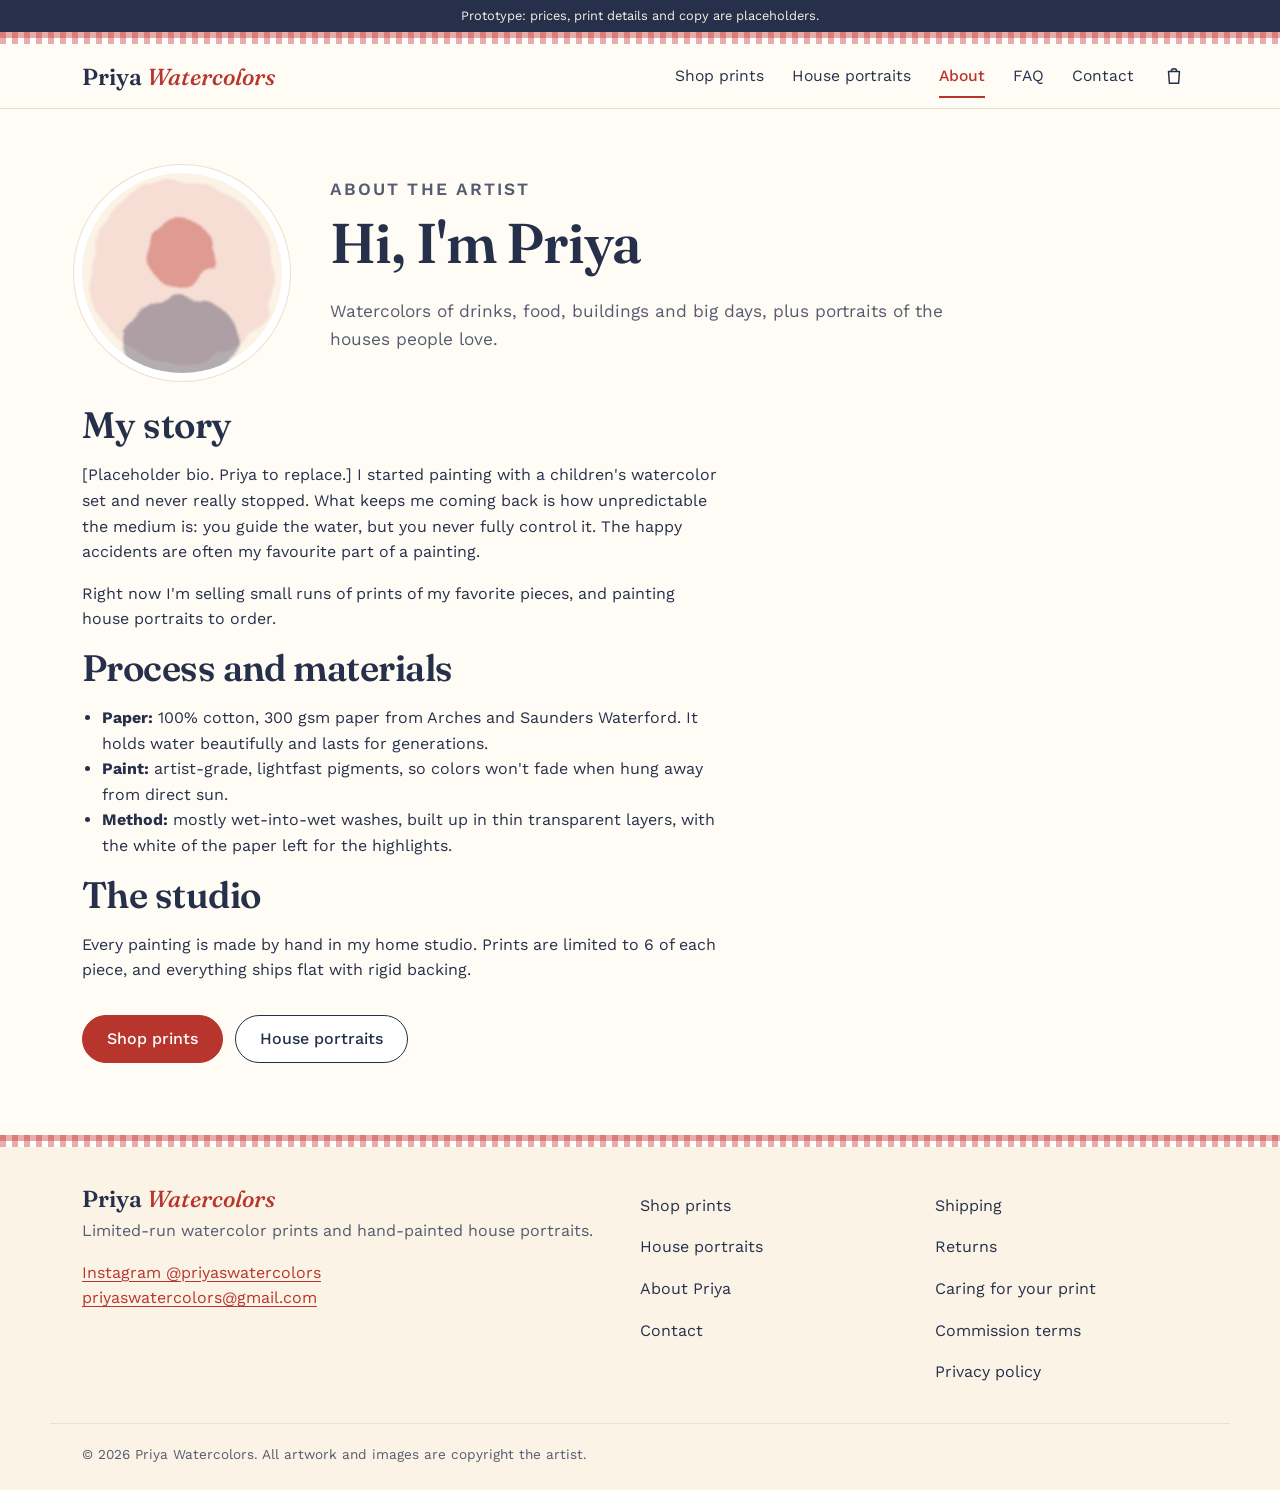
==== about.html @ c429aa13 "Priya Watercolors site: prints shop prototype and house-portrait form House-portrait requests are em" ====
<!doctype html>
<html lang="en">
<head>
  <meta charset="utf-8">
  <meta name="viewport" content="width=device-width, initial-scale=1">
  <title>About Priya | Priya Watercolors</title>
  <meta name="description" content="Meet Priya, the watercolor artist behind Priya Watercolors, and learn about her materials and process.">
  <meta property="og:title" content="About Priya | Priya Watercolors">
  <meta property="og:description" content="Meet Priya, the watercolor artist behind Priya Watercolors, and learn about her materials and process.">
  <meta property="og:type" content="website">
  <link rel="preconnect" href="https://fonts.googleapis.com">
  <link rel="preconnect" href="https://fonts.gstatic.com" crossorigin>
  <link href="https://fonts.googleapis.com/css2?family=Fraunces:ital,opsz,wght@0,9..144,500;0,9..144,600;1,9..144,500&family=Work+Sans:wght@400;500;600&display=swap" rel="stylesheet">
  <link rel="stylesheet" href="css/styles.css">
</head>
<body data-page="about">
  <a class="skip" href="#main">Skip to content</a>
  <header class="site-header" data-site-header></header>
  <main id="main">
    <div class="wrap">
      <div class="page-head intro">
        <div class="portrait" data-portrait></div>
        <div>
          <p class="eyebrow">About the artist</p>
          <h1>Hi, I'm Priya</h1>
          <p>Watercolors of drinks, food, buildings and big days, plus portraits of the houses people love.</p>
        </div>
      </div>

      <div class="prose">
        <h2>My story</h2>
        <p>[Placeholder bio. Priya to replace.] I started painting with a children's watercolor set and never really stopped. What keeps me coming back is how unpredictable the medium is: you guide the water, but you never fully control it. The happy accidents are often my favourite part of a painting.</p>
        <p>Right now I'm selling small runs of prints of my favorite pieces, and painting house portraits to order.</p>

        <h2>Process and materials</h2>
        <ul>
          <li><strong>Paper:</strong> 100% cotton, 300 gsm paper from Arches and Saunders Waterford. It holds water beautifully and lasts for generations.</li>
          <li><strong>Paint:</strong> artist-grade, lightfast pigments, so colors won't fade when hung away from direct sun.</li>
          <li><strong>Method:</strong> mostly wet-into-wet washes, built up in thin transparent layers, with the white of the paper left for the highlights.</li>
        </ul>

        <h2>The studio</h2>
        <p>Every painting is made by hand in my home studio. Prints are limited to 6 of each piece, and everything ships flat with rigid backing.</p>

        <div class="actions" style="margin-top:32px">
          <a class="btn" href="shop.html">Shop prints</a>
          <a class="btn btn-ghost" href="commissions.html">House portraits</a>
        </div>
      </div>
    </div>
  </main>
  <footer class="site-footer" data-site-footer></footer>
  <script src="js/data.js"></script>
  <script src="js/app.js"></script>
</body>
</html>
---- css/styles.css ----
/* Priya Watercolors prototype styles. Mobile first; tested down to 375px.
 * Gingham look: change --gingham (the check color) to swap red for blue, green, etc. */

:root {
  --paper: #fffcf6;
  --paper-2: #fbf3e6;
  --mat: #ffffff;
  --ink: #26304a;
  --muted: #555c70;
  --line: #ecdfd0;
  --accent: #b8352d;
  --accent-dark: #93271f;
  --rose: #b8352d;
  --ok: #2f6b4f;
  --gingham: rgba(200, 58, 52, 0.42);
  --gingham-soft: rgba(200, 58, 52, 0.11);
  --check: 24px;
  --error: #a3302e;
  --error-bg: #fbeeed;
  --radius: 10px;
  --shadow-art: 0 1px 2px rgba(38, 48, 74, 0.08), 0 6px 18px rgba(38, 48, 74, 0.12);
  --display: "Fraunces", Georgia, "Times New Roman", serif;
  --body: "Work Sans", system-ui, -apple-system, "Segoe UI", sans-serif;
  --max: 1180px;
  --gutter: 16px;
}

@media (min-width: 700px) {
  :root { --gutter: 32px; }
}

*, *::before, *::after { box-sizing: border-box; }
html { -webkit-text-size-adjust: 100%; scroll-padding-top: 90px; }
body {
  margin: 0;
  background: var(--paper);
  color: var(--ink);
  font: 400 1rem/1.6 var(--body);
  -webkit-font-smoothing: antialiased;
}
img, svg { display: block; max-width: 100%; }
a { color: var(--accent); text-underline-offset: 3px; }
a:hover { color: var(--accent-dark); }
:focus-visible { outline: 3px solid var(--accent); outline-offset: 3px; border-radius: 3px; }

h1, h2, h3 {
  font-family: var(--display);
  font-weight: 600;
  line-height: 1.1;
  letter-spacing: -0.015em;
  margin: 0 0 0.45em;
}
h1 { font-size: clamp(2.2rem, 6.5vw, 3.5rem); }
h2 { font-size: clamp(1.7rem, 4.5vw, 2.3rem); }
h3 { font-size: 1.3rem; }

/* Gingham */
.gingham, .gingham-soft {
  background-color: #fff;
  background-image:
    linear-gradient(90deg, var(--g) 50%, transparent 50%),
    linear-gradient(var(--g) 50%, transparent 50%);
  background-size: var(--check) var(--check);
}
.gingham { --g: var(--gingham); }
.gingham-soft { --g: var(--gingham-soft); --check: 20px; }
.gingham-band { height: 12px; --check: 12px; }
.card-edge { position: relative; overflow: hidden; }
.card-edge::before {
  content: ""; position: absolute; left: 0; right: 0; top: 0; height: 10px;
  --g: var(--gingham); --check: 10px;
  background-color: #fff;
  background-image:
    linear-gradient(90deg, var(--g) 50%, transparent 50%),
    linear-gradient(var(--g) 50%, transparent 50%);
  background-size: var(--check) var(--check);
}
p { margin: 0 0 1em; }
ul, ol { margin: 0; padding: 0; }

.wrap { max-width: var(--max); margin: 0 auto; padding: 0 var(--gutter); }
.narrow { max-width: 720px; }
.muted { color: var(--muted); }
.fine { font-size: 0.875rem; }
.center { text-align: center; }
.lead { font-size: 1.15rem; }
.eyebrow {
  font-size: 0.8rem;
  font-weight: 600;
  letter-spacing: 0.12em;
  text-transform: uppercase;
  color: var(--muted);
  margin-bottom: 0.5rem;
}
.sr-only {
  position: absolute !important;
  width: 1px; height: 1px;
  padding: 0; margin: -1px;
  overflow: hidden; clip: rect(0 0 0 0);
  white-space: nowrap; border: 0;
}
.skip {
  position: absolute; left: -9999px; top: 8px;
  background: #fff; color: var(--ink);
  padding: 10px 14px; border-radius: 6px; z-index: 100;
}
.skip:focus { left: 8px; }

/* Buttons */
.btn {
  display: inline-flex; align-items: center; justify-content: center;
  min-height: 48px; padding: 0 24px;
  border: 1.5px solid var(--accent); border-radius: 999px;
  background: var(--accent); color: #fff;
  font: 500 1rem var(--body); text-decoration: none;
  cursor: pointer;
  transition: background 0.15s, border-color 0.15s;
}
.btn:hover { background: var(--accent-dark); border-color: var(--accent-dark); color: #fff; }
.btn-ghost { background: #fff; color: var(--ink); border-color: var(--ink); }
.btn-ghost:hover { background: var(--paper-2); color: var(--ink); border-color: var(--ink); }
.btn-block { display: flex; width: 100%; }
.btn-link {
  background: none; border: 0; padding: 8px 0; min-height: 44px;
  color: var(--accent); font: inherit; text-decoration: underline; text-underline-offset: 3px;
  cursor: pointer;
}
.actions { display: flex; flex-wrap: wrap; gap: 12px; }

/* Header */
.proto-bar {
  background: var(--ink); color: #f6efe4;
  font-size: 0.8rem; text-align: center;
  padding: 6px var(--gutter);
}
.site-header {
  position: sticky; top: 0; z-index: 20;
  background: rgba(255, 252, 246, 0.97);
  backdrop-filter: blur(6px);
  border-bottom: 1px solid var(--line);
}
.header-inner {
  display: flex; align-items: center; gap: 8px;
  min-height: 64px;
}
.wordmark {
  font-family: var(--display); font-size: 1.45rem; font-weight: 600;
  color: var(--ink); text-decoration: none; line-height: 1;
  margin-right: auto;
}
.wordmark span { font-style: italic; font-weight: 500; color: var(--accent); }
.wordmark:hover { color: var(--ink); }

.site-nav { order: 3; }
.nav-toggle {
  width: 48px; height: 48px;
  display: grid; place-items: center;
  background: none; border: 0; cursor: pointer; color: var(--ink);
}
.nav-toggle-bars, .nav-toggle-bars::before, .nav-toggle-bars::after {
  display: block; width: 22px; height: 2px; background: currentColor; border-radius: 2px;
  position: relative; transition: transform 0.2s, opacity 0.2s;
}
.nav-toggle-bars::before, .nav-toggle-bars::after { content: ""; position: absolute; left: 0; }
.nav-toggle-bars::before { top: -7px; }
.nav-toggle-bars::after { top: 7px; }
.nav-open .nav-toggle-bars { background: transparent; }
.nav-open .nav-toggle-bars::before { transform: translateY(7px) rotate(45deg); }
.nav-open .nav-toggle-bars::after { transform: translateY(-7px) rotate(-45deg); }

.nav-list {
  display: none;
  list-style: none;
  position: absolute; left: 0; right: 0; top: 100%;
  background: var(--paper);
  border-bottom: 1px solid var(--line);
  padding: 8px var(--gutter) 16px;
}
.nav-open .nav-list { display: block; }
.nav-list a {
  display: block; padding: 12px 0;
  font-size: 1.1rem; color: var(--ink); text-decoration: none;
  border-bottom: 1px solid var(--line);
}
.nav-list li:last-child a { border-bottom: 0; }
.nav-list a[aria-current="page"] { color: var(--accent); font-weight: 600; }
.nav-list { z-index: 5; }

.cart-link {
  order: 2; position: relative;
  width: 48px; height: 48px; display: grid; place-items: center;
  color: var(--ink);
}
.cart-count {
  position: absolute; top: 6px; right: 4px;
  min-width: 18px; height: 18px; padding: 0 5px;
  border-radius: 999px; background: var(--rose); color: #fff;
  font-size: 0.72rem; font-weight: 600; line-height: 18px; text-align: center;
}
.cart-count[hidden] { display: none; }

@media (min-width: 860px) {
  .site-nav { order: 1; margin-right: 8px; }
  .nav-toggle { display: none; }
  .nav-list {
    display: flex; gap: 28px;
    position: static; padding: 0; border: 0; background: none;
  }
  .nav-list a { padding: 8px 0; font-size: 0.98rem; border: 0; border-bottom: 2px solid transparent; }
  .nav-list a:hover { border-bottom-color: var(--line); }
  .nav-list a[aria-current="page"] { border-bottom-color: var(--accent); font-weight: 500; }
}

/* Sections */
main { display: block; }
.section { padding: 56px 0; }
.section-tight { padding: 40px 0 0; }
.section-alt { background-color: var(--paper-2); }
.panel { background: var(--paper); border-radius: 16px; padding: 28px 22px; box-shadow: 0 2px 0 var(--line); }
@media (min-width: 700px) { .panel { padding: 36px; } }
.section-head { display: flex; align-items: baseline; justify-content: space-between; gap: 16px; flex-wrap: wrap; margin-bottom: 24px; }
.section-head h2 { margin: 0; }
.page-head { padding: 40px 0 24px; }
.page-head p { max-width: 60ch; color: var(--muted); font-size: 1.08rem; }
@media (min-width: 700px) {
  .section { padding: 88px 0; }
  .page-head { padding: 64px 0 32px; }
}

/* Mats and artwork */
.mat {
  position: relative;
  aspect-ratio: 4 / 5;
  background: var(--mat);
  border: 1px solid var(--line);
  border-radius: 10px;
  overflow: hidden;
}
.mat-inner {
  position: absolute; inset: 11%;
  display: flex; align-items: center; justify-content: center;
}
.mat-inner img {
  max-width: 100%; max-height: 100%;
  width: auto; height: auto;
  box-shadow: var(--shadow-art);
}
.mat-small { aspect-ratio: 1; }
.mat-small .mat-inner { inset: 12%; }

.badge {
  position: absolute; top: 10px; left: 10px;
  padding: 3px 10px; border-radius: 999px;
  font-size: 0.75rem; font-weight: 600; letter-spacing: 0.04em; text-transform: uppercase;
}
.badge-sold { background: var(--ink); color: #fff; }
.badge-low { background: var(--accent); color: #fff; }
.badge-inline { position: static; display: inline-block; font-size: 0.8rem; vertical-align: middle; }
.sold-text { color: var(--rose); font-weight: 600; }

/* Gallery grid and cards */
.grid {
  list-style: none;
  display: grid; gap: 28px 16px;
  grid-template-columns: repeat(2, minmax(0, 1fr));
}
@media (min-width: 700px) { .grid { grid-template-columns: repeat(3, minmax(0, 1fr)); gap: 40px 28px; } }
@media (min-width: 1000px) { .grid-4 { grid-template-columns: repeat(4, minmax(0, 1fr)); } }
.empty-inline { grid-column: 1 / -1; color: var(--muted); padding: 24px 0; }

.card { display: block; color: inherit; text-decoration: none; }
.card .mat img { transition: transform 0.3s ease; }
.card:hover .mat img { transform: scale(1.02); }
.card-body { padding-top: 12px; }
.card-title { font-family: var(--display); font-size: 1.2rem; font-weight: 600; line-height: 1.2; margin: 0 0 2px; }
.card-meta { font-size: 0.9rem; color: var(--muted); margin: 0; }
.card:hover .card-title { color: var(--accent); }

/* Home */
.hero { padding: 28px 0 40px; }
.hero-card { background: var(--paper); border-radius: 18px; padding: 28px 22px; box-shadow: 0 10px 30px rgba(38, 48, 74, 0.12); }
.hero-card p { color: var(--muted); }
.hero .mat-hero { border: 0; box-shadow: 0 10px 30px rgba(38, 48, 74, 0.16); }
.hero-caption { background: var(--paper); display: inline-block !important; padding: 2px 10px; border-radius: 999px; }
.hero-grid { display: grid; gap: 32px; align-items: center; }
.hero h1 { max-width: 13ch; }
.hero-card > p:not(.eyebrow) { font-size: 1.08rem; max-width: 42ch; }
.hero-art { display: block; text-decoration: none; color: var(--muted); }
.mat-hero { aspect-ratio: 5 / 6; }
.mat-hero .mat-inner { inset: 9%; }
.hero-caption { display: block; margin-top: 10px; font-size: 0.875rem; font-style: italic; }
@media (min-width: 860px) {
  .hero { padding: 64px 0 72px; }
  .hero-card { padding: 44px; }
  .hero-grid { grid-template-columns: 1fr 1.05fr; gap: 64px; }
}

.split { display: grid; gap: 32px; align-items: center; }
@media (min-width: 860px) { .split { grid-template-columns: 1fr 1fr; gap: 64px; } }
.pair { display: grid; grid-template-columns: 1fr 1fr; gap: 16px; }

.intro { display: grid; gap: 24px; align-items: center; }
.portrait { width: 160px; height: 160px; border-radius: 50%; overflow: hidden; background: var(--paper-2); box-shadow: 0 0 0 8px #fff, 0 0 0 9px var(--line); }
.portrait svg { width: 100%; height: 100%; }
@media (min-width: 700px) { .intro { grid-template-columns: 200px 1fr; gap: 48px; } .portrait { width: 200px; height: 200px; } }

/* Shop controls */
.controls {
  display: flex; flex-wrap: wrap; gap: 12px 20px; align-items: end;
  padding: 16px 0; margin-bottom: 24px;
  border-top: 1px solid var(--line); border-bottom: 1px solid var(--line);
}
.control { display: grid; gap: 4px; }
.control label { font-size: 0.8rem; font-weight: 600; color: var(--muted); }
.results { margin-left: auto; font-size: 0.9rem; color: var(--muted); align-self: center; }

select, input[type="text"], input[type="email"], input[type="tel"], input[type="date"], textarea {
  font: inherit; color: var(--ink);
  background: #fff;
  border: 1.5px solid #cfc6b7; border-radius: 8px;
  min-height: 48px; padding: 10px 12px;
  width: 100%;
}
select {
  appearance: none;
  padding-right: 40px;
  background-image: url("data:image/svg+xml,%3Csvg xmlns='http://www.w3.org/2000/svg' width='12' height='8'%3E%3Cpath d='M1 1l5 5 5-5' fill='none' stroke='%232b2a33' stroke-width='1.6'/%3E%3C/svg%3E");
  background-repeat: no-repeat; background-position: right 14px center;
}
.controls select { width: auto; min-width: 150px; }
textarea { min-height: 140px; resize: vertical; line-height: 1.5; }
input:focus, select:focus, textarea:focus { outline: none; border-color: var(--accent); box-shadow: 0 0 0 3px rgba(184, 53, 45, 0.2); }

/* Painting detail */
.crumbs { font-size: 0.875rem; color: var(--muted); padding: 20px 0; }
.crumbs a { color: var(--muted); }
.detail { display: grid; gap: 32px; }
@media (min-width: 900px) {
  .detail { grid-template-columns: 1.2fr 1fr; gap: 64px; align-items: start; }
  .detail-info { position: sticky; top: 100px; }
}
.stage { position: relative; }
.stage-zoom { display: block; width: 100%; padding: 0; border: 0; background: none; cursor: zoom-in; position: relative; border-radius: 4px; }
.mat-stage { aspect-ratio: 1; }
.mat-stage .mat-inner { inset: 8%; }
.zoom-hint {
  position: absolute; right: 12px; bottom: 12px;
  background: rgba(255, 255, 255, 0.9); color: var(--ink);
  font-size: 0.78rem; padding: 4px 10px; border-radius: 999px;
}
.thumbs { display: flex; gap: 10px; margin: 12px 0; }
.thumb {
  width: 72px; height: 72px; padding: 6px;
  background: var(--mat); border: 2px solid var(--line); border-radius: 8px;
  cursor: pointer; overflow: hidden;
  display: grid; place-items: center;
}
.thumb[aria-pressed="true"] { border-color: var(--accent); }
.thumb-img { display: grid; place-items: center; width: 100%; height: 100%; }
.thumb-img img { max-width: 100%; max-height: 100%; width: auto; height: auto; }
.thumb-room {
  width: 100%; height: 100%; border-radius: 3px;
  background:
    linear-gradient(#8f8579, #8f8579) 50% 82% / 70% 22% no-repeat,
    linear-gradient(#cdbfae, #cdbfae) 50% 100% / 100% 12% no-repeat,
    linear-gradient(#fcfaf5, #fcfaf5) 50% 28% / 30% 34% no-repeat,
    #e9e1d5;
}

.price { font-size: 1.5rem; margin-bottom: 4px; }
.buy-row { display: flex; gap: 12px; align-items: end; margin-bottom: 8px; }
.buy-row .btn { flex: 1; }
.qty { display: grid; gap: 4px; }
.qty label, .cart-qty label { font-size: 0.8rem; font-weight: 600; color: var(--muted); }
.qty select { width: 88px; }
.cart-qty { display: flex; align-items: center; gap: 10px; margin-top: 8px; }
.cart-qty select { width: 76px; min-height: 40px; padding-top: 6px; padding-bottom: 6px; }
.avail { display: flex; align-items: center; gap: 8px; font-size: 0.92rem; color: var(--ok); margin-bottom: 20px; }
.dot { width: 8px; height: 8px; border-radius: 50%; background: var(--ok); }
.story { margin-top: 24px; font-size: 1.05rem; }
.facts { margin: 24px 0; border-top: 1px solid var(--line); }
.facts > div { display: grid; grid-template-columns: 6.5rem 1fr; gap: 12px; padding: 12px 0; border-bottom: 1px solid var(--line); }
.facts dt { font-size: 0.85rem; font-weight: 600; color: var(--muted); }
.facts dd { margin: 0; }

/* Room mockup */
.room {
  position: relative; aspect-ratio: 1; border-radius: 4px; overflow: hidden;
  background: linear-gradient(180deg, #ebe4d9 0%, #e4dccf 100%);
}
.room-art { position: absolute; left: 50%; bottom: 39%; transform: translateX(-50%); }
.room-frame { background: #fcfaf5; padding: 6%; border: 4px solid #3b3631; box-shadow: 0 10px 24px rgba(0, 0, 0, 0.18); }
.room-frame img { width: 100%; height: auto; }
.room-sofa {
  position: absolute; left: 18%; right: 18%; bottom: 13%; height: 20%;
  background: #8f8579; border-radius: 14px 14px 6px 6px;
}
.room-sofa span {
  position: absolute; left: -4%; right: -4%; bottom: 0; height: 55%;
  background: #7d7368; border-radius: 12px;
}
.room-floor { position: absolute; left: 0; right: 0; bottom: 0; height: 13%; background: #c9b9a4; }

/* Lightbox and modal */
dialog { border: 0; padding: 0; color: var(--ink); }
dialog::backdrop { background: rgba(28, 27, 33, 0.82); }
.lightbox { background: transparent; max-width: 96vw; max-height: 94vh; overflow: visible; }
.lightbox-inner { position: relative; }
.lightbox-inner img { max-width: 96vw; max-height: 90vh; width: auto; height: auto; }
.watermark {
  position: absolute; right: 16px; bottom: 12px;
  font-family: var(--display); font-style: italic; font-size: 1.1rem;
  color: rgba(43, 42, 51, 0.28); pointer-events: none;
}
.lightbox-close {
  position: fixed; top: 12px; right: 12px;
  width: 48px; height: 48px; border-radius: 50%; border: 0;
  background: #fff; color: var(--ink); font-size: 1.8rem; line-height: 1; cursor: pointer;
}
.modal { width: min(520px, calc(100vw - 32px)); padding: 38px 28px 28px; border-radius: var(--radius); background: var(--paper); }
.modal h2 { font-size: 1.9rem; }
.modal-actions { display: grid; gap: 10px; margin-top: 20px; }

/* Cart */
.cart-layout { display: grid; gap: 32px; align-items: start; }
@media (min-width: 860px) { .cart-layout { grid-template-columns: 1.6fr 1fr; gap: 56px; } }
.cart-items { list-style: none; border-top: 1px solid var(--line); }
.cart-item {
  display: grid; grid-template-columns: 88px 1fr auto; gap: 16px; align-items: start;
  padding: 20px 0; border-bottom: 1px solid var(--line);
}
.cart-thumb { display: block; }
.cart-item-title { font-size: 1.35rem; margin: 0 0 2px; }
.cart-item-title a { color: var(--ink); text-decoration: none; }
.cart-item-body p { margin: 0; font-size: 0.9rem; }
.cart-item-price { font-weight: 600; margin: 0; }
.summary { background: #fff; border: 1px solid var(--line); border-radius: var(--radius); padding: 34px 24px 24px; }
.summary-title { font-size: 1.6rem; }
.summary dl { margin: 0 0 20px; }
.summary dl > div { display: flex; justify-content: space-between; align-items: center; gap: 16px; padding: 10px 0; border-bottom: 1px solid var(--line); }
.summary dd { margin: 0; text-align: right; }
.summary select { width: auto; min-width: 150px; }
.summary-total { font-weight: 600; font-size: 1.1rem; border-bottom: 0 !important; }

.notice {
  background: #fdf3e3; border: 1px solid #ecd3a8; border-radius: 8px;
  padding: 12px 16px; margin-bottom: 20px;
}
.empty { text-align: center; padding: 48px 0; }

.order-items { list-style: none; border-top: 1px solid var(--line); margin: 24px 0; }
.order-items li { display: flex; justify-content: space-between; gap: 16px; padding: 12px 0; border-bottom: 1px solid var(--line); }
.order-total { font-weight: 600; }

/* Commissions */
.booking {
  background: #fdf0ee; border-left: 4px solid var(--accent);
  border-radius: 0 8px 8px 0; padding: 14px 18px; margin: 0 0 8px;
}
.steps { list-style: none; counter-reset: step; display: grid; gap: 20px; }
@media (min-width: 700px) { .steps { grid-template-columns: repeat(5, 1fr); gap: 24px; } }
.steps li { counter-increment: step; }
.steps li::before {
  content: counter(step);
  display: grid; place-items: center;
  width: 40px; height: 40px; border-radius: 50%;
  background: var(--accent); color: #fff;
  font-family: var(--display); font-size: 1.2rem; font-weight: 600;
  margin-bottom: 10px; box-shadow: 0 0 0 4px #fff, 0 0 0 5px var(--line);
}
.steps h3 { font-size: 1.2rem; margin-bottom: 4px; }
.steps p { font-size: 0.95rem; color: var(--muted); margin: 0; }

.pricing { width: 100%; border-collapse: collapse; margin: 8px 0 12px; }
.pricing th, .pricing td { text-align: left; padding: 14px 8px; border-bottom: 1px solid var(--line); }
.pricing thead th { font-size: 0.8rem; text-transform: uppercase; letter-spacing: 0.08em; color: var(--muted); font-weight: 600; }
.pricing tbody th { font-weight: 600; }

.examples { list-style: none; display: grid; gap: 24px 16px; grid-template-columns: repeat(2, minmax(0, 1fr)); }
@media (min-width: 860px) { .examples { grid-template-columns: repeat(4, minmax(0, 1fr)); gap: 32px 24px; } }
.example .card-title { margin-top: 10px; font-size: 1.15rem; }

/* Forms */
.form-card { background: #fff; border: 1px solid var(--line); border-radius: var(--radius); padding: 34px 18px 24px; }
@media (min-width: 700px) { .form-card { padding: 50px 40px 40px; } }
.form-section { border: 0; padding: 0; margin: 0 0 32px; }
.form-section > legend, .form-section-title {
  font-family: var(--display); font-size: 1.45rem; font-weight: 600;
  padding: 0; margin-bottom: 16px;
}
.field { margin-bottom: 20px; }
.field > label, .field-label {
  display: block; font-weight: 500; margin-bottom: 6px;
}
.field fieldset { border: 0; padding: 0; margin: 0; min-width: 0; }
.field legend { font-weight: 500; padding: 0; margin-bottom: 8px; }
.opt { font-weight: 400; color: var(--muted); font-size: 0.9rem; }
.req { color: var(--rose); }
.hint { font-size: 0.875rem; color: var(--muted); margin: 4px 0 8px; }
.error { color: var(--error); font-size: 0.9rem; font-weight: 500; margin: 6px 0 0; }
.error:empty { display: none; }
.has-error input:not([type="radio"]):not([type="checkbox"]):not([type="file"]),
.has-error select, .has-error textarea { border-color: var(--error); }
.row-2 { display: grid; gap: 0 16px; }
@media (min-width: 700px) { .row-2 { grid-template-columns: 1fr 1fr; } }

.chips { display: flex; flex-wrap: wrap; gap: 8px; }
.chip { position: relative; }
.chip input { position: absolute; opacity: 0; inset: 0; margin: 0; cursor: pointer; }
.chip span {
  display: inline-flex; align-items: center; min-height: 44px; padding: 0 16px;
  border: 1.5px solid #cfc6b7; border-radius: 999px; background: #fff;
  font-size: 0.95rem; cursor: pointer;
}
.chip input:checked + span { background: var(--accent); border-color: var(--accent); color: #fff; }
.chip input:focus-visible + span { outline: 3px solid var(--accent); outline-offset: 2px; }
.has-error .chip span { border-color: var(--error); }

.check { display: flex; gap: 12px; align-items: flex-start; margin-bottom: 12px; cursor: pointer; }
.check input { width: 22px; height: 22px; margin: 2px 0 0; flex: none; accent-color: var(--accent); }

.counter { text-align: right; font-size: 0.82rem; color: var(--muted); margin-top: 4px; }

.dropzone {
  position: relative;
  border: 2px dashed #d9b9b0; border-radius: var(--radius);
  padding: 24px 16px; text-align: center; background: var(--paper);
}
.dropzone:focus-within { border-color: var(--accent); }
.has-error .dropzone { border-color: var(--error); }
.dropzone input { position: absolute; inset: 0; opacity: 0; cursor: pointer; width: 100%; }
.dropzone strong { color: var(--accent); }
.files { list-style: none; display: grid; gap: 8px; margin-top: 12px; }
.file {
  display: grid; grid-template-columns: 48px 1fr 44px; gap: 12px; align-items: center;
  background: var(--paper-2); border-radius: 8px; padding: 6px;
}
.file img, .file-fallback { width: 48px; height: 48px; object-fit: cover; border-radius: 4px; }
.file-fallback { display: grid; place-items: center; background: var(--mat); font-size: 0.7rem; font-weight: 600; color: var(--muted); }
.file-name { font-size: 0.9rem; overflow: hidden; text-overflow: ellipsis; white-space: nowrap; }
.file-remove { width: 44px; height: 44px; border: 0; background: none; font-size: 1.4rem; cursor: pointer; color: var(--muted); }

.hp { position: absolute; left: -9999px; width: 1px; height: 1px; overflow: hidden; }

.error-summary {
  border: 2px solid var(--error); background: var(--error-bg);
  border-radius: 8px; padding: 16px 20px; margin-bottom: 24px;
}
.error-summary-title { font-family: var(--body); font-size: 1.05rem; font-weight: 600; margin: 0 0 8px; }
.error-summary ul { padding-left: 20px; }
.error-summary a { color: var(--error); }

/* FAQ */
.faq-group { margin-bottom: 40px; }
.faq-group h2 { margin-bottom: 12px; }
details { border-bottom: 1px solid var(--line); }
details:first-of-type { border-top: 1px solid var(--line); }
summary {
  list-style: none; cursor: pointer;
  display: flex; justify-content: space-between; align-items: center; gap: 16px;
  padding: 16px 0; font-weight: 500; font-size: 1.05rem;
}
summary::-webkit-details-marker { display: none; }
summary::after { content: "+"; font-size: 1.5rem; color: var(--accent); line-height: 1; }
details[open] summary::after { content: "–"; }
details > div { padding: 0 0 16px; color: var(--ink); }
details ul { padding-left: 20px; margin-bottom: 1em; }

/* Prose */
.prose p, .prose ul { max-width: 64ch; }
.prose ul { padding-left: 20px; margin-bottom: 1em; }

/* Footer */
.site-footer { background: var(--paper-2); margin-top: 72px; padding: 0 0 24px; }
.site-footer .footer-inner { padding-top: 40px; }
.footer-inner { display: grid; gap: 32px; }
@media (min-width: 700px) { .footer-inner { grid-template-columns: 2fr 1fr 1fr; } }
.wordmark-footer { margin-bottom: 8px; }
.footer-links { list-style: none; display: grid; gap: 4px; }
.footer-links a { color: var(--ink); text-decoration: none; display: inline-block; padding: 6px 0; }
.footer-links a:hover { color: var(--accent); text-decoration: underline; }
.footer-base { border-top: 1px solid var(--line); margin-top: 32px; padding-top: 20px; font-size: 0.85rem; }

@media (prefers-reduced-motion: reduce) {
  *, *::before, *::after { transition: none !important; }
}
.portrait img { width: 100%; height: 100%; object-fit: cover; }
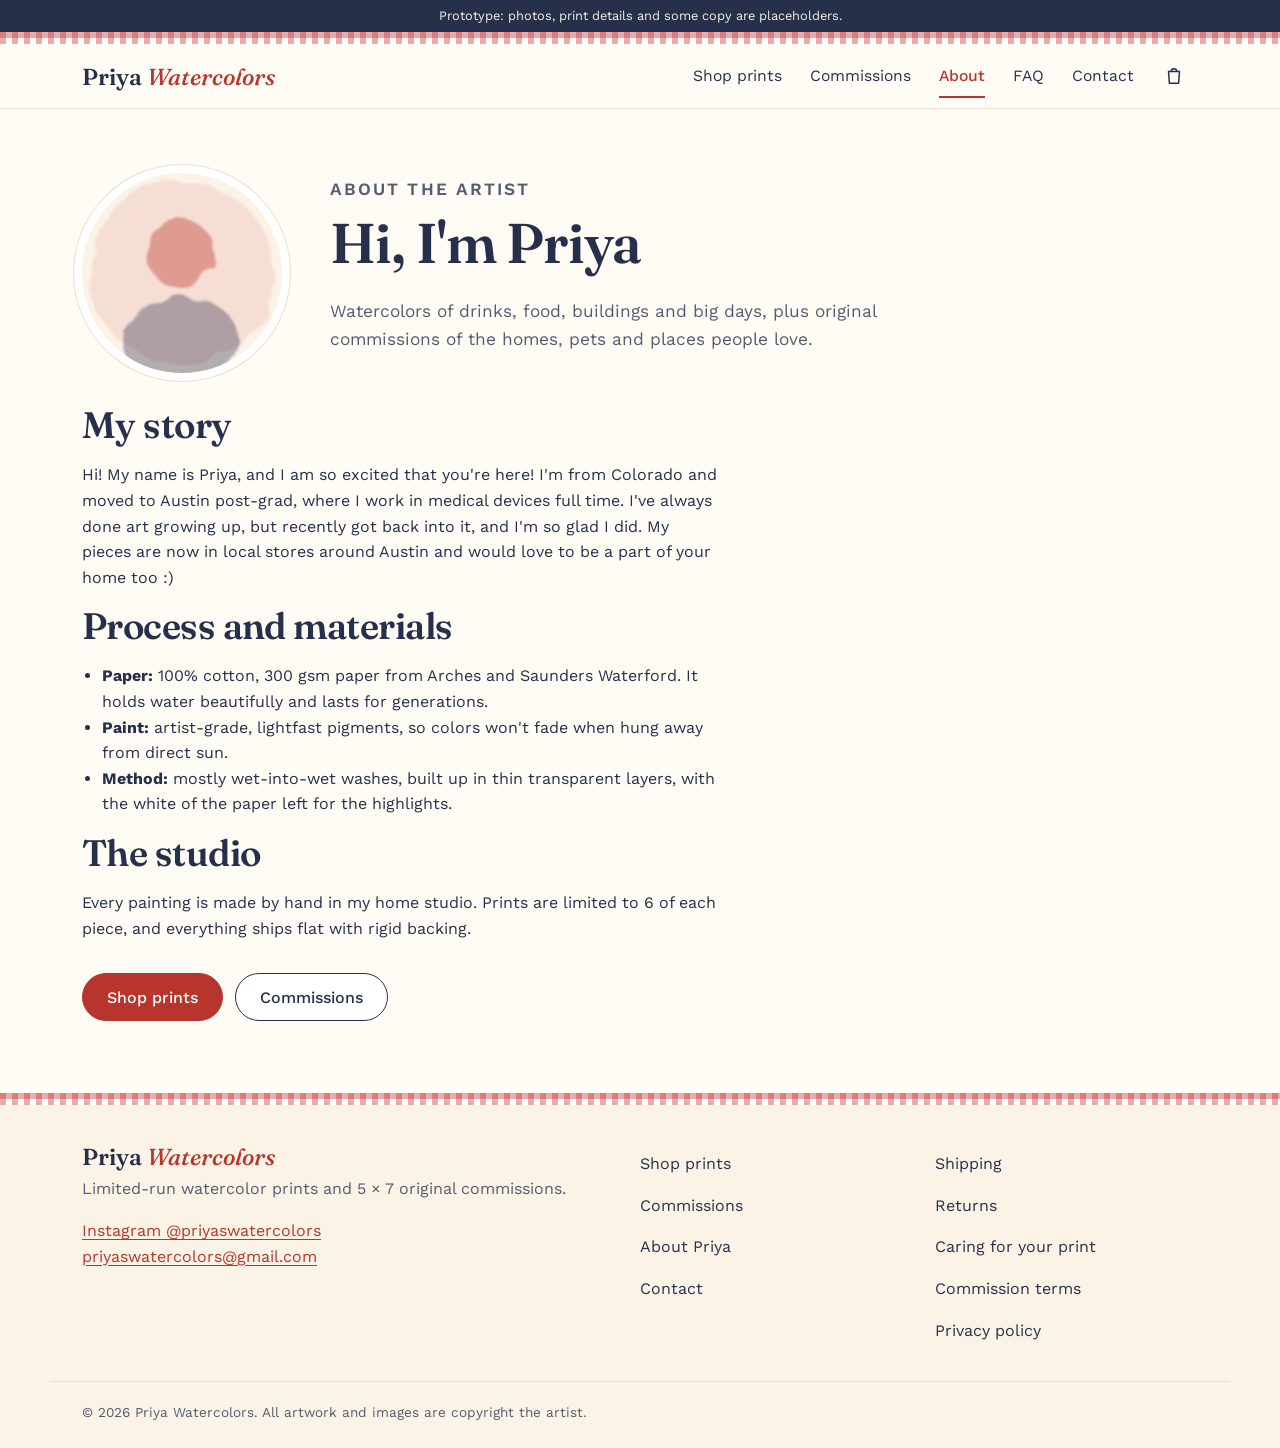
==== commit e6f1499b: "Two print sizes, 5x7 original commissions, new About text Prints come in 5x7 ($10) or 8x10 ($20), sh" ====
--- a/about.html
+++ b/about.html
@@ -23,14 +23,13 @@
         <div>
           <p class="eyebrow">About the artist</p>
           <h1>Hi, I'm Priya</h1>
-          <p>Watercolors of drinks, food, buildings and big days, plus portraits of the houses people love.</p>
+          <p>Watercolors of drinks, food, buildings and big days, plus original commissions of the homes, pets and places people love.</p>
         </div>
       </div>
 
       <div class="prose">
         <h2>My story</h2>
-        <p>[Placeholder bio. Priya to replace.] I started painting with a children's watercolor set and never really stopped. What keeps me coming back is how unpredictable the medium is: you guide the water, but you never fully control it. The happy accidents are often my favourite part of a painting.</p>
-        <p>Right now I'm selling small runs of prints of my favorite pieces, and painting house portraits to order.</p>
+        <p>Hi! My name is Priya, and I am so excited that you're here! I'm from Colorado and moved to Austin post-grad, where I work in medical devices full time. I've always done art growing up, but recently got back into it, and I'm so glad I did. My pieces are now in local stores around Austin and would love to be a part of your home too :)</p>
 
         <h2>Process and materials</h2>
         <ul>
@@ -44,7 +43,7 @@
 
         <div class="actions" style="margin-top:32px">
           <a class="btn" href="shop.html">Shop prints</a>
-          <a class="btn btn-ghost" href="commissions.html">House portraits</a>
+          <a class="btn btn-ghost" href="commissions.html">Commissions</a>
         </div>
       </div>
     </div>
--- a/css/styles.css
+++ b/css/styles.css
@@ -585,3 +585,7 @@
   *, *::before, *::after { transition: none !important; }
 }
 .portrait img { width: 100%; height: 100%; object-fit: cover; }
+.size-pick { border: 0; padding: 0; margin: 0 0 16px; min-width: 0; }
+.size-pick legend { font-weight: 500; padding: 0; margin-bottom: 8px; }
+.size-fixed { margin: 0 0 20px; }
+.size-fixed p { margin: 4px 0 0; }
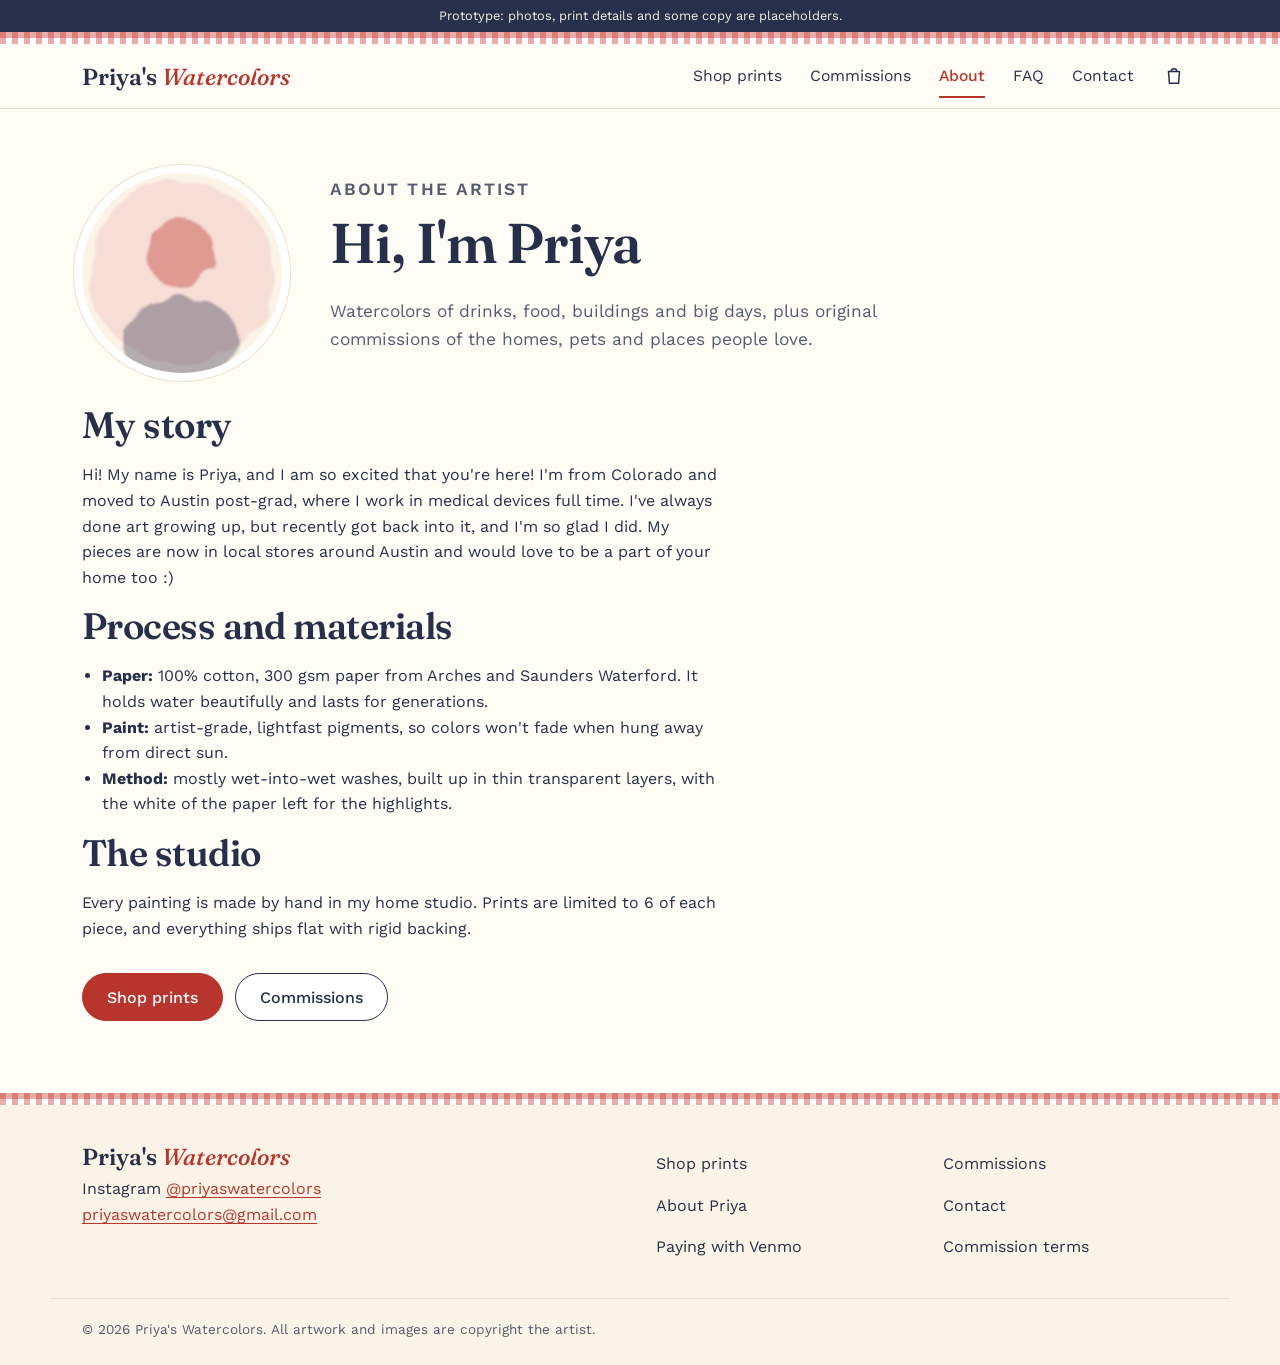
==== commit f1a43142: "Owner review: rename to Priya's Watercolors, trim homepage and footer Hero eyebrow "Prints & origina" ====
--- a/about.html
+++ b/about.html
@@ -3,10 +3,10 @@
 <head>
   <meta charset="utf-8">
   <meta name="viewport" content="width=device-width, initial-scale=1">
-  <title>About Priya | Priya Watercolors</title>
-  <meta name="description" content="Meet Priya, the watercolor artist behind Priya Watercolors, and learn about her materials and process.">
-  <meta property="og:title" content="About Priya | Priya Watercolors">
-  <meta property="og:description" content="Meet Priya, the watercolor artist behind Priya Watercolors, and learn about her materials and process.">
+  <title>About Priya | Priya's Watercolors</title>
+  <meta name="description" content="Meet Priya, the watercolor artist behind Priya's Watercolors, and learn about her materials and process.">
+  <meta property="og:title" content="About Priya | Priya's Watercolors">
+  <meta property="og:description" content="Meet Priya, the watercolor artist behind Priya's Watercolors, and learn about her materials and process.">
   <meta property="og:type" content="website">
   <link rel="preconnect" href="https://fonts.googleapis.com">
   <link rel="preconnect" href="https://fonts.gstatic.com" crossorigin>
--- a/css/styles.css
+++ b/css/styles.css
@@ -1,4 +1,4 @@
-/* Priya Watercolors prototype styles. Mobile first; tested down to 375px.
+/* Priya's Watercolors prototype styles. Mobile first; tested down to 375px.
  * Gingham look: change --gingham (the check color) to swap red for blue, green, etc. */
 
 :root {
@@ -572,9 +572,14 @@
 
 /* Footer */
 .site-footer { background: var(--paper-2); margin-top: 72px; padding: 0 0 24px; }
+/* A page that ends on a full-width tinted section meets the footer directly. */
+main:has(> .section-alt:last-child) + .site-footer { margin-top: 0; }
 .site-footer .footer-inner { padding-top: 40px; }
 .footer-inner { display: grid; gap: 32px; }
-@media (min-width: 700px) { .footer-inner { grid-template-columns: 2fr 1fr 1fr; } }
+@media (min-width: 700px) {
+  .footer-inner { grid-template-columns: 1fr 1fr; }
+  .footer-inner .footer-links { grid-template-columns: 1fr 1fr; column-gap: 32px; }
+}
 .wordmark-footer { margin-bottom: 8px; }
 .footer-links { list-style: none; display: grid; gap: 4px; }
 .footer-links a { color: var(--ink); text-decoration: none; display: inline-block; padding: 6px 0; }
@@ -589,3 +594,16 @@
 .size-pick legend { font-weight: 500; padding: 0; margin-bottom: 8px; }
 .size-fixed { margin: 0 0 20px; }
 .size-fixed p { margin: 4px 0 0; }
+
+/* Checkout and order placed */
+.checkout-layout { display: grid; gap: 32px; align-items: start; }
+@media (min-width: 900px) { .checkout-layout { grid-template-columns: 1.5fr 1fr; gap: 48px; } .checkout-layout .summary { position: sticky; top: 24px; } }
+.summary .order-items { margin: 12px 0 8px; font-size: 0.95rem; }
+.row-3 { display: grid; gap: 0 16px; }
+@media (min-width: 700px) { .row-3 { grid-template-columns: 2fr 1fr 1fr; } }
+.order-code { background: #fff; border: 1px solid var(--line); border-radius: var(--radius); padding: 34px 24px 24px; margin: 0 0 28px; text-align: center; }
+.order-code-value { font-family: var(--display); font-size: 2.6rem; font-weight: 600; letter-spacing: 0.04em; margin: 4px 0; }
+.order-code-total { font-size: 1.15rem; margin: 0 0 20px; }
+.btn-venmo { background: #0070c9; border-color: #0070c9; color: #fff; }
+.btn-venmo:hover { background: #005ba3; border-color: #005ba3; color: #fff; }
+.venmo-note { margin: 14px 0 0; font-weight: 500; }
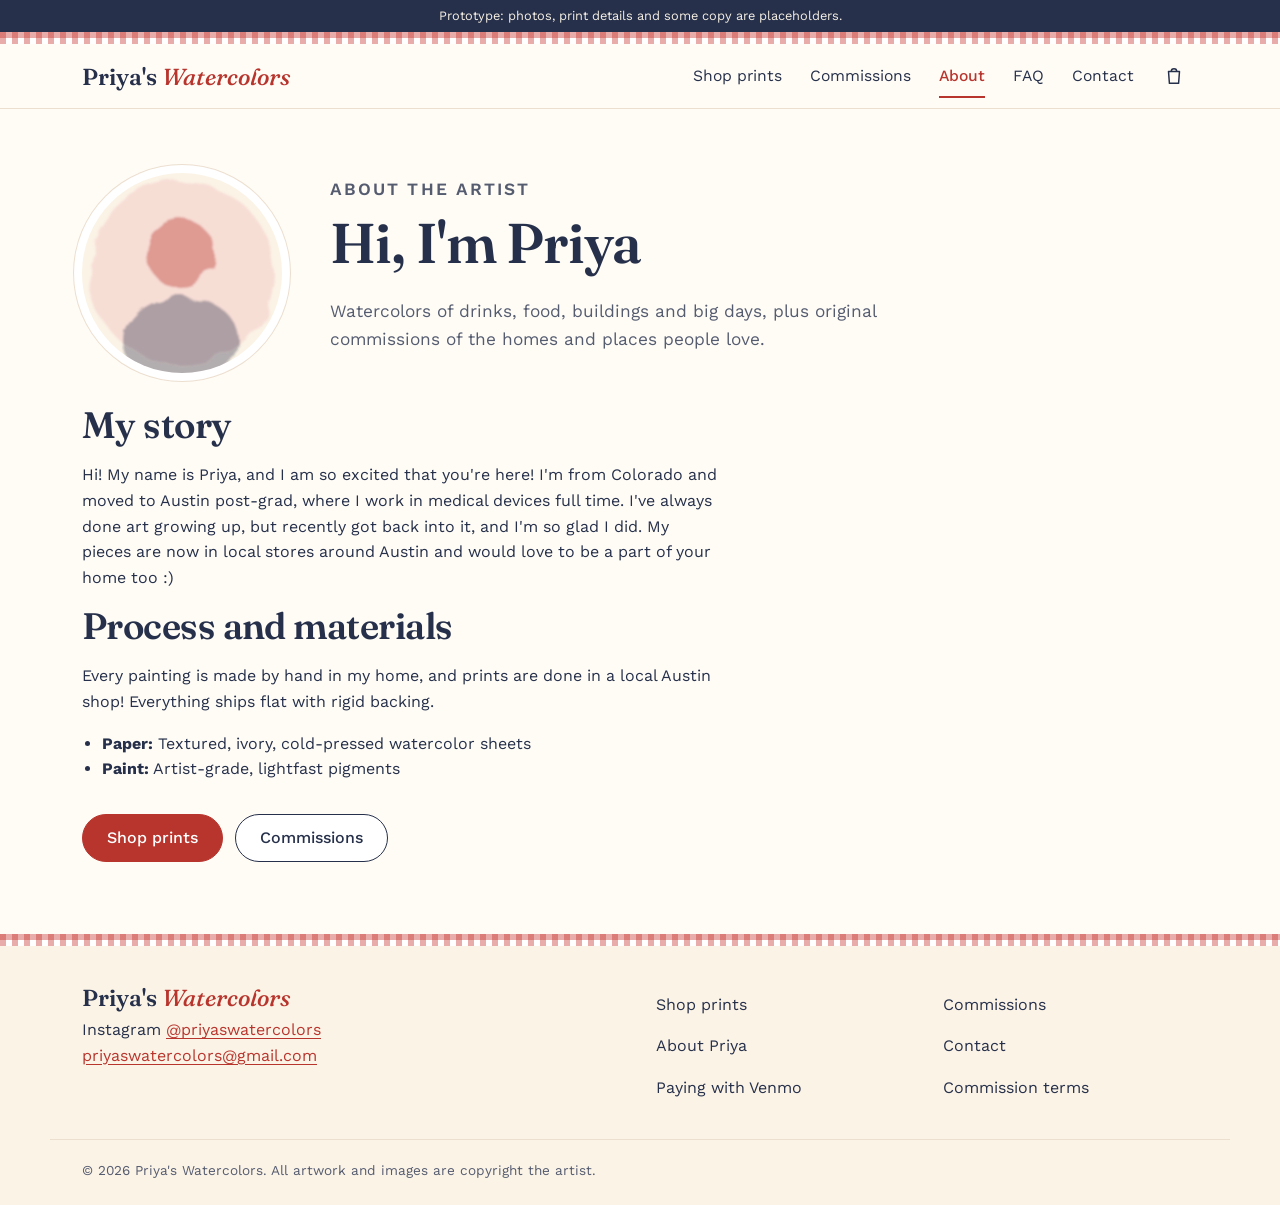
==== commit f048822d: "Pricing, form and shipping updates from owner Commissions are $30-$50 for every type (Pet removed). " ====
--- a/about.html
+++ b/about.html
@@ -23,7 +23,7 @@
         <div>
           <p class="eyebrow">About the artist</p>
           <h1>Hi, I'm Priya</h1>
-          <p>Watercolors of drinks, food, buildings and big days, plus original commissions of the homes, pets and places people love.</p>
+          <p>Watercolors of drinks, food, buildings and big days, plus original commissions of the homes and places people love.</p>
         </div>
       </div>
 
@@ -32,14 +32,11 @@
         <p>Hi! My name is Priya, and I am so excited that you're here! I'm from Colorado and moved to Austin post-grad, where I work in medical devices full time. I've always done art growing up, but recently got back into it, and I'm so glad I did. My pieces are now in local stores around Austin and would love to be a part of your home too :)</p>
 
         <h2>Process and materials</h2>
+        <p>Every painting is made by hand in my home, and prints are done in a local Austin shop! Everything ships flat with rigid backing.</p>
         <ul>
-          <li><strong>Paper:</strong> 100% cotton, 300 gsm paper from Arches and Saunders Waterford. It holds water beautifully and lasts for generations.</li>
-          <li><strong>Paint:</strong> artist-grade, lightfast pigments, so colors won't fade when hung away from direct sun.</li>
-          <li><strong>Method:</strong> mostly wet-into-wet washes, built up in thin transparent layers, with the white of the paper left for the highlights.</li>
+          <li><strong>Paper:</strong> Textured, ivory, cold-pressed watercolor sheets</li>
+          <li><strong>Paint:</strong> Artist-grade, lightfast pigments</li>
         </ul>
-
-        <h2>The studio</h2>
-        <p>Every painting is made by hand in my home studio. Prints are limited to 6 of each piece, and everything ships flat with rigid backing.</p>
 
         <div class="actions" style="margin-top:32px">
           <a class="btn" href="shop.html">Shop prints</a>
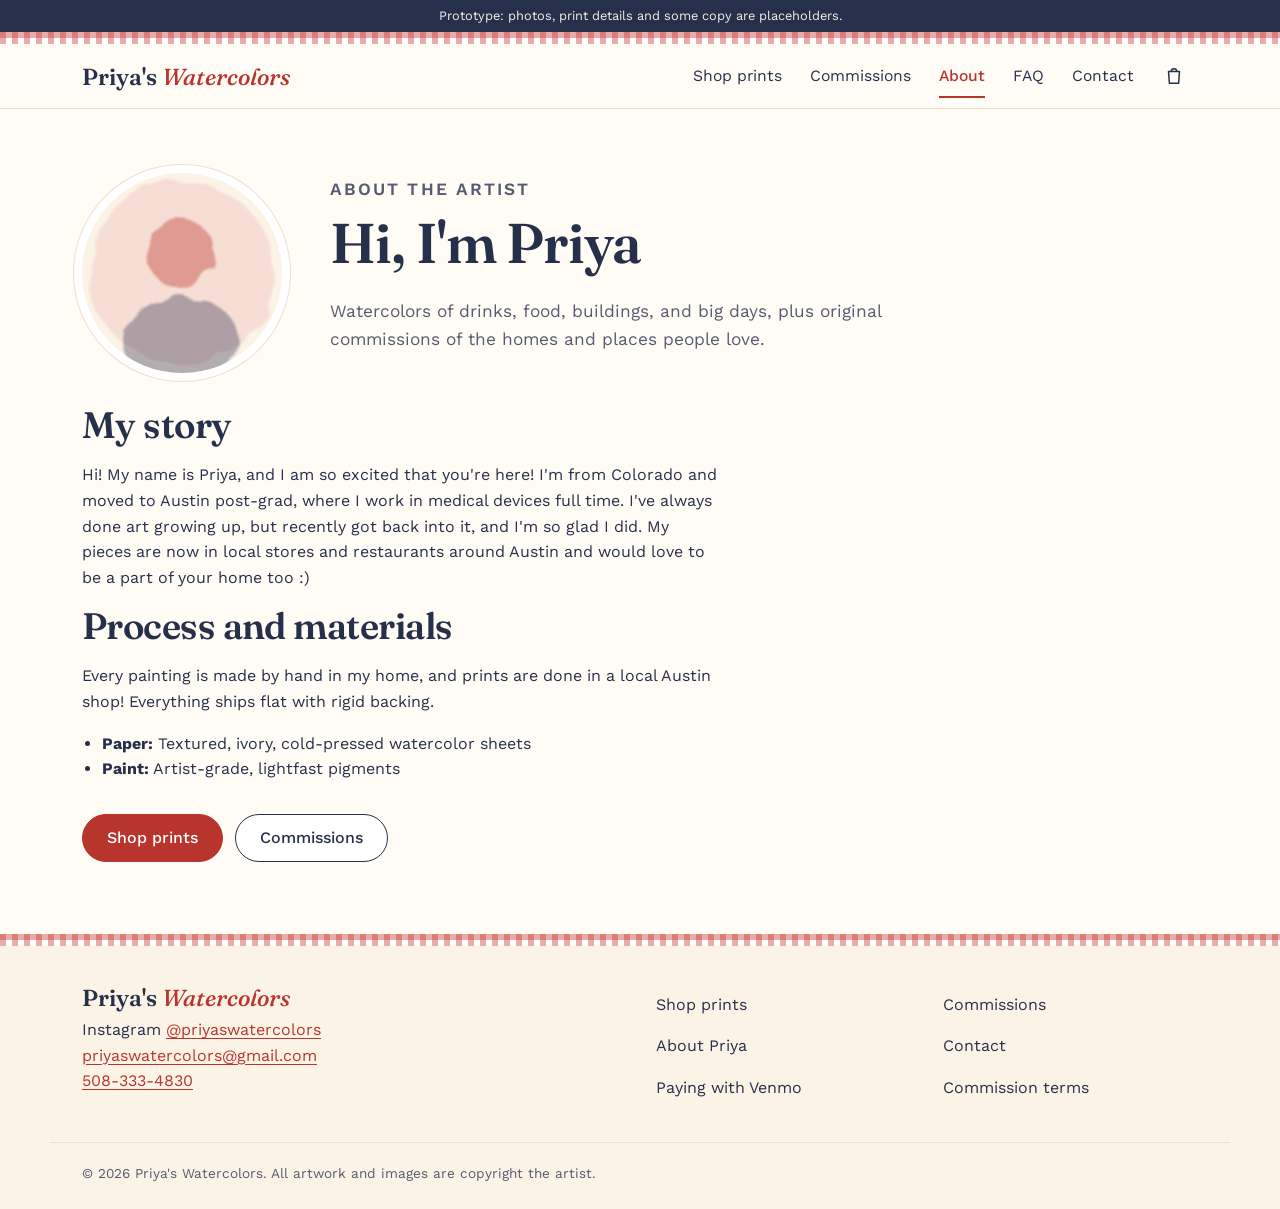
==== commit 1df6d5c2: "Sister's content edits: $20–$50 commissions, renamed prints, new copy, footer phone Co-Authored-By: " ====
--- a/about.html
+++ b/about.html
@@ -23,13 +23,13 @@
         <div>
           <p class="eyebrow">About the artist</p>
           <h1>Hi, I'm Priya</h1>
-          <p>Watercolors of drinks, food, buildings and big days, plus original commissions of the homes and places people love.</p>
+          <p>Watercolors of drinks, food, buildings, and big days, plus original commissions of the homes and places people love.</p>
         </div>
       </div>
 
       <div class="prose">
         <h2>My story</h2>
-        <p>Hi! My name is Priya, and I am so excited that you're here! I'm from Colorado and moved to Austin post-grad, where I work in medical devices full time. I've always done art growing up, but recently got back into it, and I'm so glad I did. My pieces are now in local stores around Austin and would love to be a part of your home too :)</p>
+        <p>Hi! My name is Priya, and I am so excited that you're here! I'm from Colorado and moved to Austin post-grad, where I work in medical devices full time. I've always done art growing up, but recently got back into it, and I'm so glad I did. My pieces are now in local stores and restaurants around Austin and would love to be a part of your home too :)</p>
 
         <h2>Process and materials</h2>
         <p>Every painting is made by hand in my home, and prints are done in a local Austin shop! Everything ships flat with rigid backing.</p>
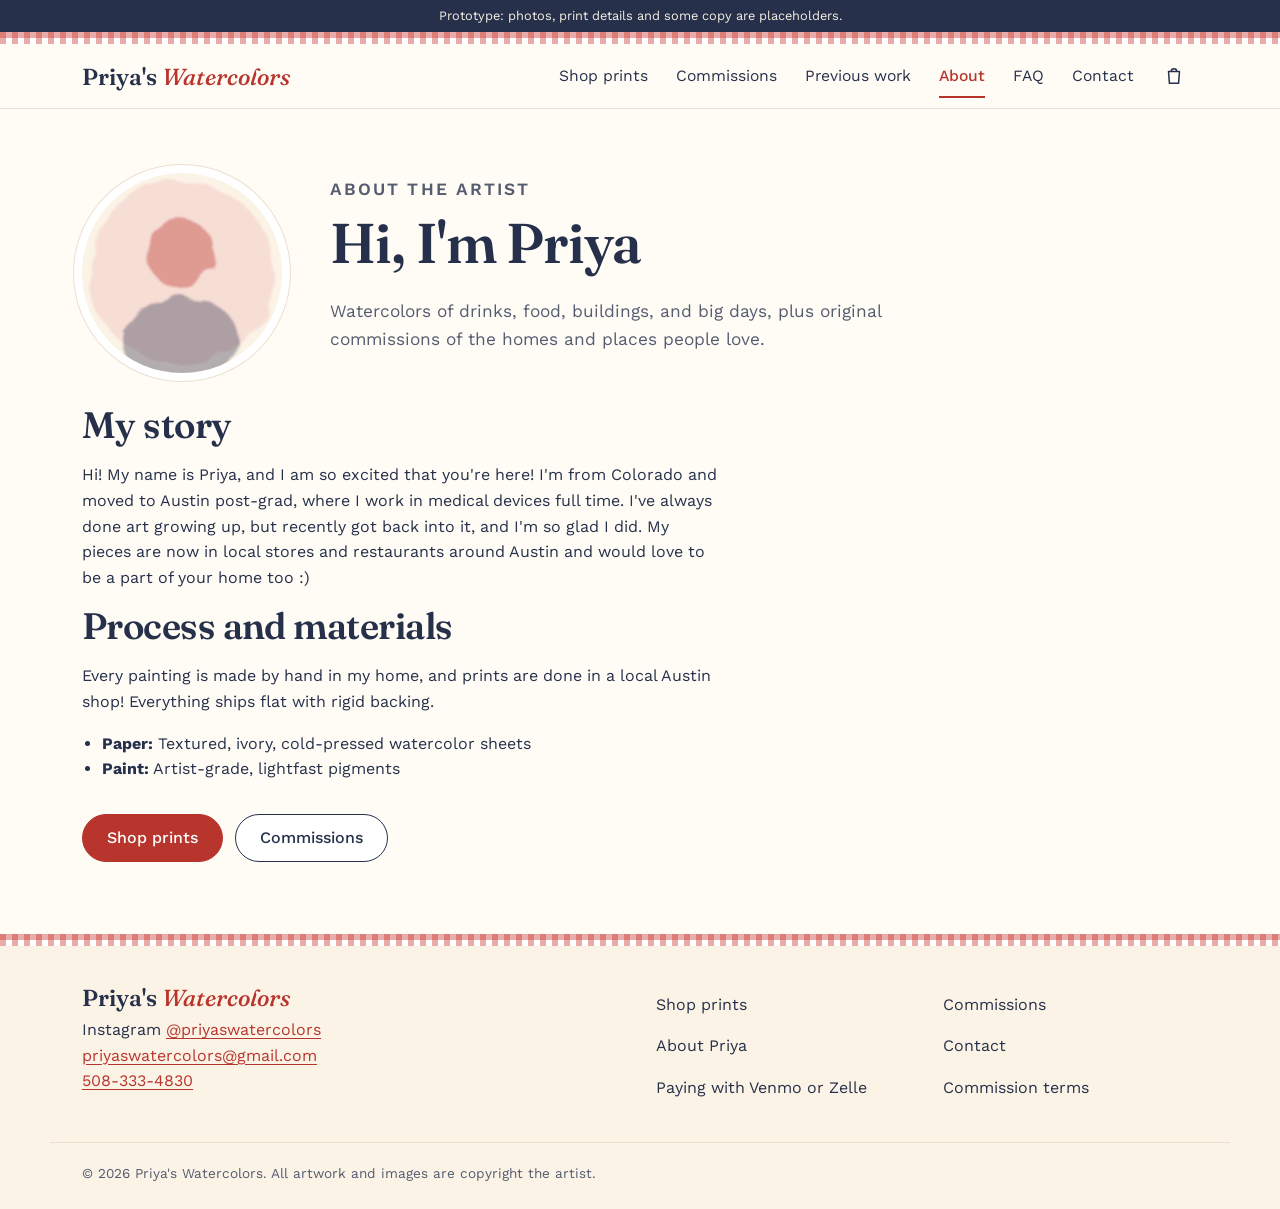
==== commit a0831613: "Logo recolored to the site palette; tab icons from it Co-Authored-By: Claude Opus 5.5 <noreply@anthr" ====
--- a/about.html
+++ b/about.html
@@ -12,6 +12,10 @@
   <link rel="preconnect" href="https://fonts.gstatic.com" crossorigin>
   <link href="https://fonts.googleapis.com/css2?family=Fraunces:ital,opsz,wght@0,9..144,500;0,9..144,600;1,9..144,500&family=Work+Sans:wght@400;500;600&display=swap" rel="stylesheet">
   <link rel="stylesheet" href="css/styles.css">
+  <link rel="icon" type="image/png" sizes="32x32" href="icons/favicon-32.png">
+  <link rel="icon" type="image/png" sizes="16x16" href="icons/favicon-16.png">
+  <link rel="icon" type="image/png" sizes="48x48" href="icons/favicon-48.png">
+  <link rel="apple-touch-icon" href="icons/apple-touch-icon.png">
 </head>
 <body data-page="about">
   <a class="skip" href="#main">Skip to content</a>
--- a/css/styles.css
+++ b/css/styles.css
@@ -182,7 +182,7 @@
   font-size: 1.1rem; color: var(--ink); text-decoration: none;
   border-bottom: 1px solid var(--line);
 }
-.nav-list li:last-child a { border-bottom: 0; }
+.nav-list > li:last-child > a { border-bottom: 0; }
 .nav-list a[aria-current="page"] { color: var(--accent); font-weight: 600; }
 .nav-list { z-index: 5; }
 
@@ -199,14 +199,14 @@
 }
 .cart-count[hidden] { display: none; }
 
-@media (min-width: 860px) {
+@media (min-width: 1000px) {
   .site-nav { order: 1; margin-right: 8px; }
   .nav-toggle { display: none; }
   .nav-list {
     display: flex; gap: 28px;
     position: static; padding: 0; border: 0; background: none;
   }
-  .nav-list a { padding: 8px 0; font-size: 0.98rem; border: 0; border-bottom: 2px solid transparent; }
+  .nav-list a { padding: 8px 0; font-size: 0.98rem; border: 0; border-bottom: 2px solid transparent; white-space: nowrap; }
   .nav-list a:hover { border-bottom-color: var(--line); }
   .nav-list a[aria-current="page"] { border-bottom-color: var(--accent); font-weight: 500; }
 }
@@ -339,7 +339,6 @@
   .detail { grid-template-columns: 1.2fr 1fr; gap: 64px; align-items: start; }
   .detail-info { position: sticky; top: 100px; }
 }
-.stage { position: relative; }
 .stage-zoom { display: block; width: 100%; padding: 0; border: 0; background: none; cursor: zoom-in; position: relative; border-radius: 4px; }
 .mat-stage { aspect-ratio: 1; }
 .mat-stage .mat-inner { inset: 8%; }
@@ -348,25 +347,6 @@
   background: rgba(255, 255, 255, 0.9); color: var(--ink);
   font-size: 0.78rem; padding: 4px 10px; border-radius: 999px;
 }
-.thumbs { display: flex; gap: 10px; margin: 12px 0; }
-.thumb {
-  width: 72px; height: 72px; padding: 6px;
-  background: var(--mat); border: 2px solid var(--line); border-radius: 8px;
-  cursor: pointer; overflow: hidden;
-  display: grid; place-items: center;
-}
-.thumb[aria-pressed="true"] { border-color: var(--accent); }
-.thumb-img { display: grid; place-items: center; width: 100%; height: 100%; }
-.thumb-img img { max-width: 100%; max-height: 100%; width: auto; height: auto; }
-.thumb-room {
-  width: 100%; height: 100%; border-radius: 3px;
-  background:
-    linear-gradient(#8f8579, #8f8579) 50% 82% / 70% 22% no-repeat,
-    linear-gradient(#cdbfae, #cdbfae) 50% 100% / 100% 12% no-repeat,
-    linear-gradient(#fcfaf5, #fcfaf5) 50% 28% / 30% 34% no-repeat,
-    #e9e1d5;
-}
-
 .price { font-size: 1.5rem; margin-bottom: 4px; }
 .buy-row { display: flex; gap: 12px; align-items: end; margin-bottom: 8px; }
 .buy-row .btn { flex: 1; }
@@ -383,24 +363,6 @@
 .facts dt { font-size: 0.85rem; font-weight: 600; color: var(--muted); }
 .facts dd { margin: 0; }
 
-/* Room mockup */
-.room {
-  position: relative; aspect-ratio: 1; border-radius: 4px; overflow: hidden;
-  background: linear-gradient(180deg, #ebe4d9 0%, #e4dccf 100%);
-}
-.room-art { position: absolute; left: 50%; bottom: 39%; transform: translateX(-50%); }
-.room-frame { background: #fcfaf5; padding: 6%; border: 4px solid #3b3631; box-shadow: 0 10px 24px rgba(0, 0, 0, 0.18); }
-.room-frame img { width: 100%; height: auto; }
-.room-sofa {
-  position: absolute; left: 18%; right: 18%; bottom: 13%; height: 20%;
-  background: #8f8579; border-radius: 14px 14px 6px 6px;
-}
-.room-sofa span {
-  position: absolute; left: -4%; right: -4%; bottom: 0; height: 55%;
-  background: #7d7368; border-radius: 12px;
-}
-.room-floor { position: absolute; left: 0; right: 0; bottom: 0; height: 13%; background: #c9b9a4; }
-
 /* Lightbox and modal */
 dialog { border: 0; padding: 0; color: var(--ink); }
 dialog::backdrop { background: rgba(28, 27, 33, 0.82); }
@@ -476,9 +438,27 @@
 .pricing thead th { font-size: 0.8rem; text-transform: uppercase; letter-spacing: 0.08em; color: var(--muted); font-weight: 600; }
 .pricing tbody th { font-weight: 600; }
 
-.examples { list-style: none; display: grid; gap: 24px 16px; grid-template-columns: repeat(2, minmax(0, 1fr)); }
-@media (min-width: 860px) { .examples { grid-template-columns: repeat(4, minmax(0, 1fr)); gap: 32px 24px; } }
-.example .card-title { margin-top: 10px; font-size: 1.15rem; }
+/* Previous work: justified rows of framed pieces. Widths and row heights are
+ * set in renderGalleryWall (app.js) so every row fills the wall exactly. */
+.gallery-wall { margin-top: 8px; }
+.wall-row { display: flex; justify-content: center; }
+.work { display: block; flex: 0 1 auto; min-width: 0; padding: 0; border: 0; background: none; cursor: zoom-in; text-align: center; color: inherit; }
+.work-frame {
+  display: block; padding: var(--mat-pad, 14px);
+  background: var(--mat); border: var(--frame-w, 7px) solid var(--frame, var(--ink));
+  box-shadow: 0 0 0 1px var(--line), 0 2px 4px rgba(38, 48, 74, 0.08), 0 12px 26px rgba(38, 48, 74, 0.14);
+  transition: transform 0.2s ease, box-shadow 0.2s ease;
+}
+.work:hover .work-frame { transform: translateY(-2px); box-shadow: 0 0 0 1px var(--line), 0 4px 8px rgba(38, 48, 74, 0.1), 0 18px 34px rgba(38, 48, 74, 0.18); }
+.work-frame-round { border-radius: 50%; padding: clamp(10px, 9%, 24px); }
+.work-window { display: block; width: 100%; overflow: hidden; background: #f4efe6; }
+.work-window img { display: block; width: 100%; height: 100%; object-fit: cover; }
+.shape-round .work-window, .work-window.shape-round, .work-window.shape-oval { border-radius: 50%; }
+.frame-navy { --frame: var(--ink); }
+.frame-pink { --frame: #e4a0a6; }
+.work-frame-large { --mat-pad: 22px; --frame-w: 10px; width: min(88vw, calc(78vh * var(--ratio) + 64px)); }
+.pair .mat { display: block; }
+.pair .work-window { box-shadow: var(--shadow-art); }
 
 /* Forms */
 .form-card { background: #fff; border: 1px solid var(--line); border-radius: var(--radius); padding: 34px 18px 24px; }
@@ -606,4 +586,8 @@
 .order-code-total { font-size: 1.15rem; margin: 0 0 20px; }
 .btn-venmo { background: #0070c9; border-color: #0070c9; color: #fff; }
 .btn-venmo:hover { background: #005ba3; border-color: #005ba3; color: #fff; }
-.venmo-note { margin: 14px 0 0; font-weight: 500; }
+.venmo-note { margin: 0 0 16px; font-weight: 500; }
+.order-code-value { user-select: all; }
+.nowrap { white-space: nowrap; }
+.btn-copy { padding: 8px 18px; font-size: 0.9rem; margin: 0 0 16px; }
+.order-code .fine { margin: 14px 0 0; }
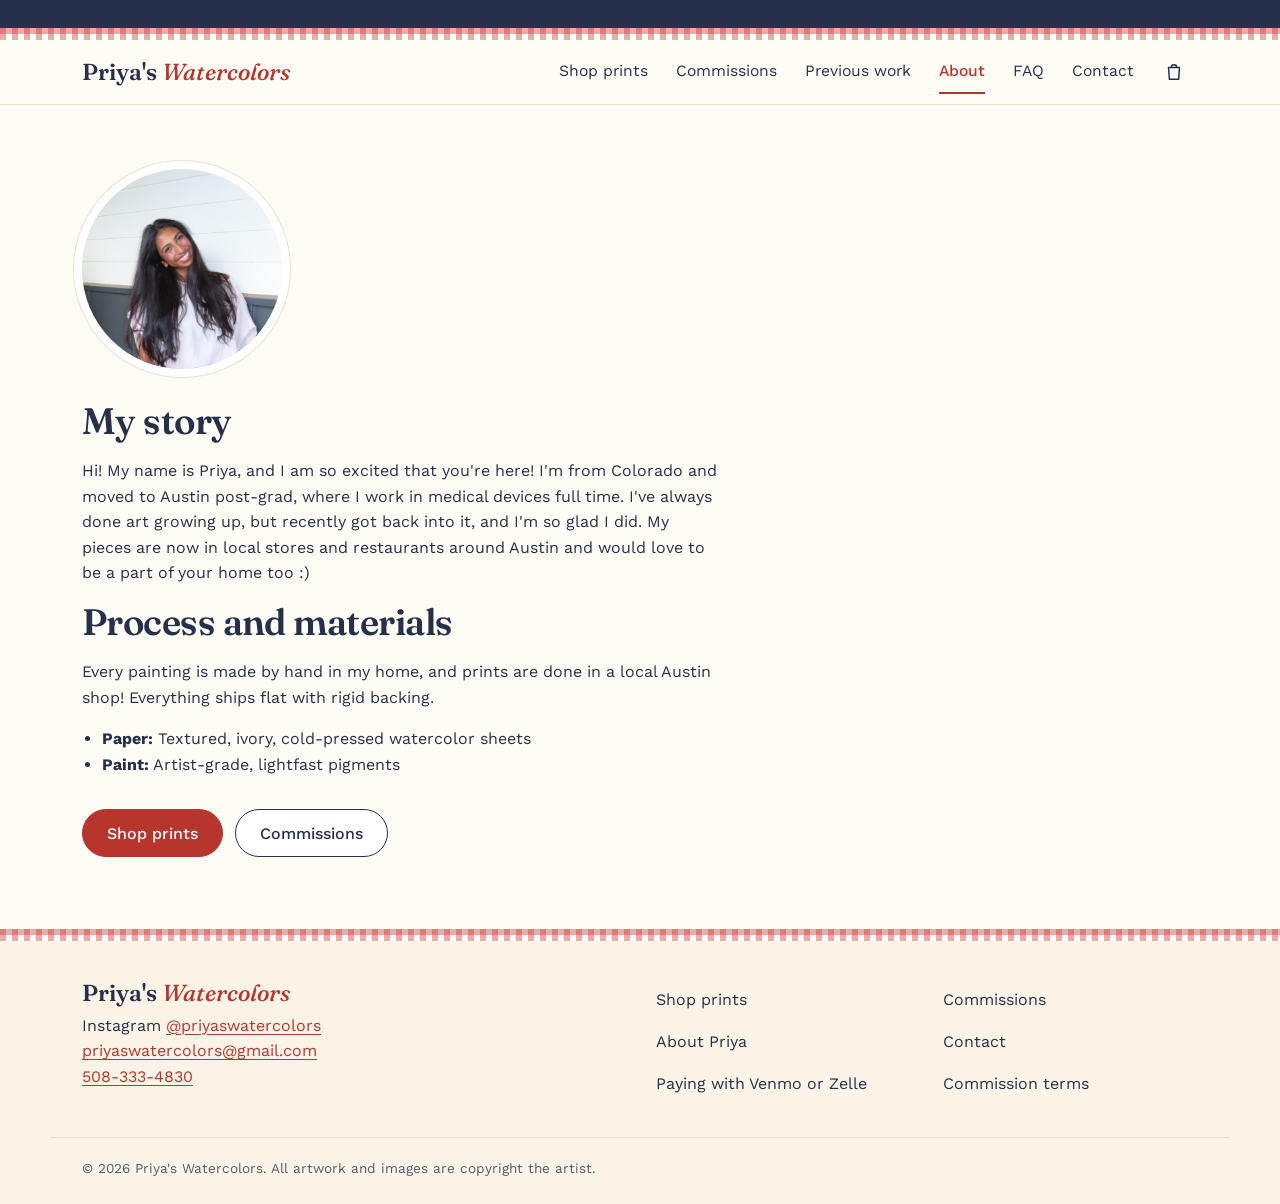
==== commit 653fbf61: "About: drop intro text; homepage pair shows the Old Well; show whole paintings in the gallery - Abou" ====
--- a/about.html
+++ b/about.html
@@ -24,11 +24,7 @@
     <div class="wrap">
       <div class="page-head intro">
         <div class="portrait" data-portrait></div>
-        <div>
-          <p class="eyebrow">About the artist</p>
-          <h1>Hi, I'm Priya</h1>
-          <p>Watercolors of drinks, food, buildings, and big days, plus original commissions of the homes and places people love.</p>
-        </div>
+        <h1 class="sr-only">About Priya</h1>
       </div>
 
       <div class="prose">
--- a/css/styles.css
+++ b/css/styles.css
@@ -128,11 +128,7 @@
 .actions { display: flex; flex-wrap: wrap; gap: 12px; }
 
 /* Header */
-.proto-bar {
-  background: var(--ink); color: #f6efe4;
-  font-size: 0.8rem; text-align: center;
-  padding: 6px var(--gutter);
-}
+.top-bar { background: var(--ink); height: 28px; }
 .site-header {
   position: sticky; top: 0; z-index: 20;
   background: rgba(255, 252, 246, 0.97);
@@ -452,7 +448,7 @@
 .work:hover .work-frame { transform: translateY(-2px); box-shadow: 0 0 0 1px var(--line), 0 4px 8px rgba(38, 48, 74, 0.1), 0 18px 34px rgba(38, 48, 74, 0.18); }
 .work-frame-round { border-radius: 50%; padding: clamp(10px, 9%, 24px); }
 .work-window { display: block; width: 100%; overflow: hidden; background: #f4efe6; }
-.work-window img { display: block; width: 100%; height: 100%; object-fit: cover; }
+.work-window img { display: block; width: 100%; height: 100%; object-fit: contain; }
 .shape-round .work-window, .work-window.shape-round, .work-window.shape-oval { border-radius: 50%; }
 .frame-navy { --frame: var(--ink); }
 .frame-pink { --frame: #e4a0a6; }
